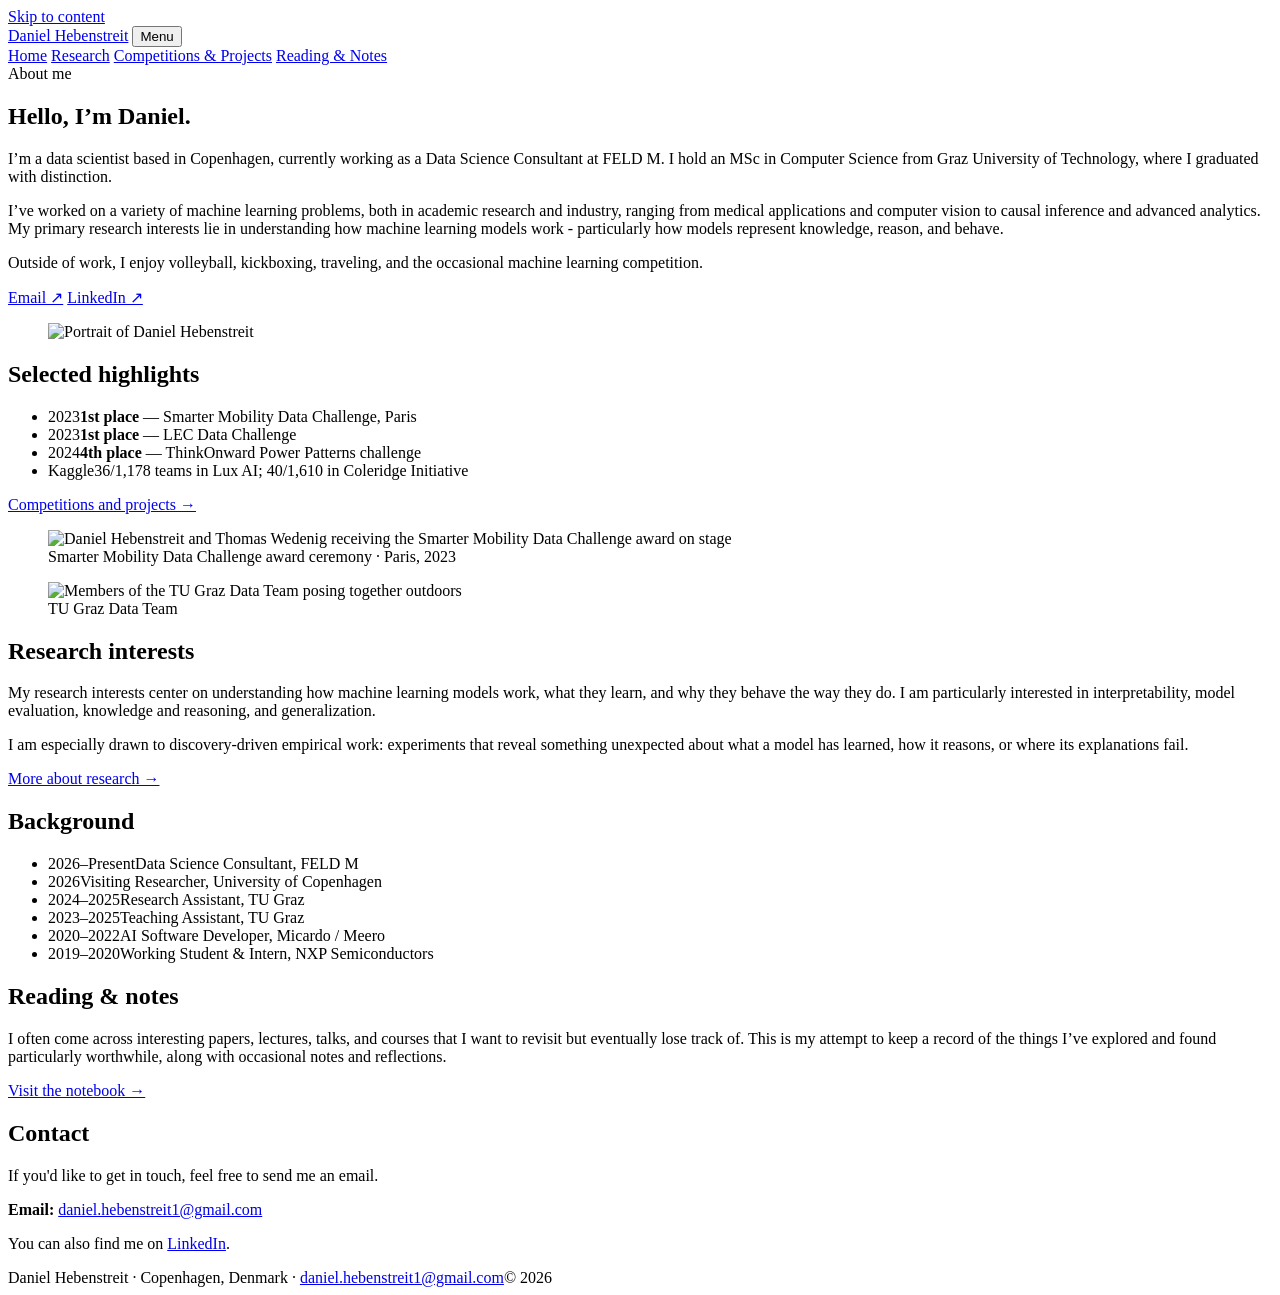
==== index.html @ d2900375 "Add index.html" ====
<!doctype html>
<html lang="en">
<head>
  <meta charset="utf-8">
  <meta name="viewport" content="width=device-width, initial-scale=1">
  <meta name="description" content="Daniel Hebenstreit is a data science consultant and early-career ML researcher interested in model interpretability, evaluation, and applied machine learning.">
  <meta name="theme-color" content="#ffffff">
  <meta property="og:title" content="Daniel Hebenstreit">
  <meta property="og:description" content="Data science consultant and early-career ML researcher in Copenhagen.">
  <meta property="og:type" content="website">
  <title>Daniel Hebenstreit — Data Science &amp; ML Research</title>
  <link rel="icon" href="assets/favicon.svg" type="image/svg+xml">
  <link rel="stylesheet" href="assets/css/styles.css?v=20261026-7">
</head>
<body>
  <a class="skip-link" href="#content">Skip to content</a>
  <div class="site-shell">
    <header class="site-header">
      <div class="inner nav-row">
        <a class="brand" href="index.html">Daniel Hebenstreit</a>
        <button class="menu-toggle" type="button" aria-expanded="false" aria-controls="site-navigation">Menu</button>
        <nav class="site-nav" id="site-navigation" aria-label="Primary" data-open="false">
          <a href="index.html" aria-current="page">Home</a>
          <a href="research.html">Research</a>
          <a href="competitions.html">Competitions &amp; Projects</a>
          <a href="reading.html">Reading &amp; Notes</a>
        </nav>
      </div>
    </header>

    <main class="inner" id="content">
      <section class="hero" aria-labelledby="home-title">
        <div class="hero-copy">
          <div class="eyebrow">About me</div>
          <h1 id="home-title">Hello, I’m Daniel.</h1>
          <p class="lead">I’m a data scientist based in Copenhagen, currently working as a Data Science Consultant at FELD M. I hold an MSc in Computer Science from Graz University of Technology, where I graduated with distinction.</p>
          <p>I’ve worked on a variety of machine learning problems, both in academic research and industry, ranging from medical applications and computer vision to causal inference and advanced analytics. My primary research interests lie in understanding how machine learning models work - particularly how models represent knowledge, reason, and behave.</p>
          <p>Outside of work, I enjoy volleyball, kickboxing, traveling, and the occasional machine learning competition.</p>
          <div class="links-row" aria-label="Professional profiles">
            <a href="mailto:daniel.hebenstreit1@gmail.com">Email ↗</a>
            <a href="https://linkedin.com/in/daniel-hebenstreit-2b15981ab" rel="me noopener">LinkedIn ↗</a>
          </div>
        </div>
        <figure class="hero-figure">
          <div class="hero-image-frame">
            <img class="hero-portrait hero-portrait--direct-crop" src="assets/images/website/daniel-profile-original.png" width="1024" height="1536" alt="Portrait of Daniel Hebenstreit">
          </div>
        </figure>
      </section>

      <section class="section">
        <h2>Selected highlights</h2>
        <ul class="plain-list">
          <li><span class="date">2023</span><span><strong>1st place</strong> — Smarter Mobility Data Challenge, Paris</span></li>
          <li><span class="date">2023</span><span><strong>1st place</strong> — LEC Data Challenge</span></li>
          <li><span class="date">2024</span><span><strong>4th place</strong> — ThinkOnward Power Patterns challenge</span></li>
          <li><span class="date">Kaggle</span><span>36/1,178 teams in Lux AI; 40/1,610 in Coleridge Initiative</span></li>
        </ul>
        <p><a class="text-link" href="competitions.html">Competitions and projects →</a></p>
        <div class="image-pair">
          <figure>
            <img src="assets/images/website/paris-award-ceremony.jpg" width="1280" height="853" alt="Daniel Hebenstreit and Thomas Wedenig receiving the Smarter Mobility Data Challenge award on stage" loading="lazy" decoding="async">
            <figcaption class="caption">Smarter Mobility Data Challenge award ceremony · Paris, 2023</figcaption>
          </figure>
          <figure>
            <img class="team-image" src="assets/images/website/data-team-group.jpg" width="674" height="445" alt="Members of the TU Graz Data Team posing together outdoors" loading="lazy" decoding="async">
            <figcaption class="caption">TU Graz Data Team</figcaption>
          </figure>
        </div>
      </section>

      <section class="section">
        <div class="two-col">
          <div>
            <h2>Research interests</h2>
            <p>My research interests center on understanding how machine learning models work, what they learn, and why they behave the way they do. I am particularly interested in interpretability, model evaluation, knowledge and reasoning, and generalization.</p>
            <p>I am especially drawn to discovery-driven empirical work: experiments that reveal something unexpected about what a model has learned, how it reasons, or where its explanations fail.</p>
            <a class="text-link" href="research.html">More about research →</a>
          </div>
          <div>
            <h2>Background</h2>
            <ul class="plain-list background-list">
              <li><span class="date">2026–Present</span><span>Data Science Consultant, FELD M</span></li>
              <li><span class="date">2026</span><span>Visiting Researcher, University of Copenhagen</span></li>
              <li><span class="date">2024–2025</span><span>Research Assistant, TU Graz</span></li>
              <li><span class="date">2023–2025</span><span>Teaching Assistant, TU Graz</span></li>
              <li><span class="date">2020–2022</span><span>AI Software Developer, Micardo / Meero</span></li>
              <li><span class="date">2019–2020</span><span>Working Student &amp; Intern, NXP Semiconductors</span></li>
            </ul>
          </div>
        </div>
      </section>

      <section class="section section-tight">
        <h2>Reading &amp; notes</h2>
        <p>I often come across interesting papers, lectures, talks, and courses that I want to revisit but eventually lose track of. This is my attempt to keep a record of the things I’ve explored and found particularly worthwhile, along with occasional notes and reflections.</p>
        <a class="text-link" href="reading.html">Visit the notebook →</a>
      </section>

      <section class="section section-tight" aria-labelledby="contact-title">
        <h2 id="contact-title">Contact</h2>
        <p>If you'd like to get in touch, feel free to send me an email.</p>
        <p><strong>Email:</strong> <a href="mailto:daniel.hebenstreit1@gmail.com">daniel.hebenstreit1@gmail.com</a></p>
        <p>You can also find me on <a href="https://linkedin.com/in/daniel-hebenstreit-2b15981ab" rel="me noopener">LinkedIn</a>.</p>
      </section>
    </main>

    <footer class="site-footer">
      <div class="inner footer-row"><span>Daniel Hebenstreit · Copenhagen, Denmark · <a href="mailto:daniel.hebenstreit1@gmail.com">daniel.hebenstreit1@gmail.com</a></span><span>© <span data-year>2026</span></span></div>
    </footer>
  </div>
  <script src="assets/js/site.js" defer></script>
</body>
</html>
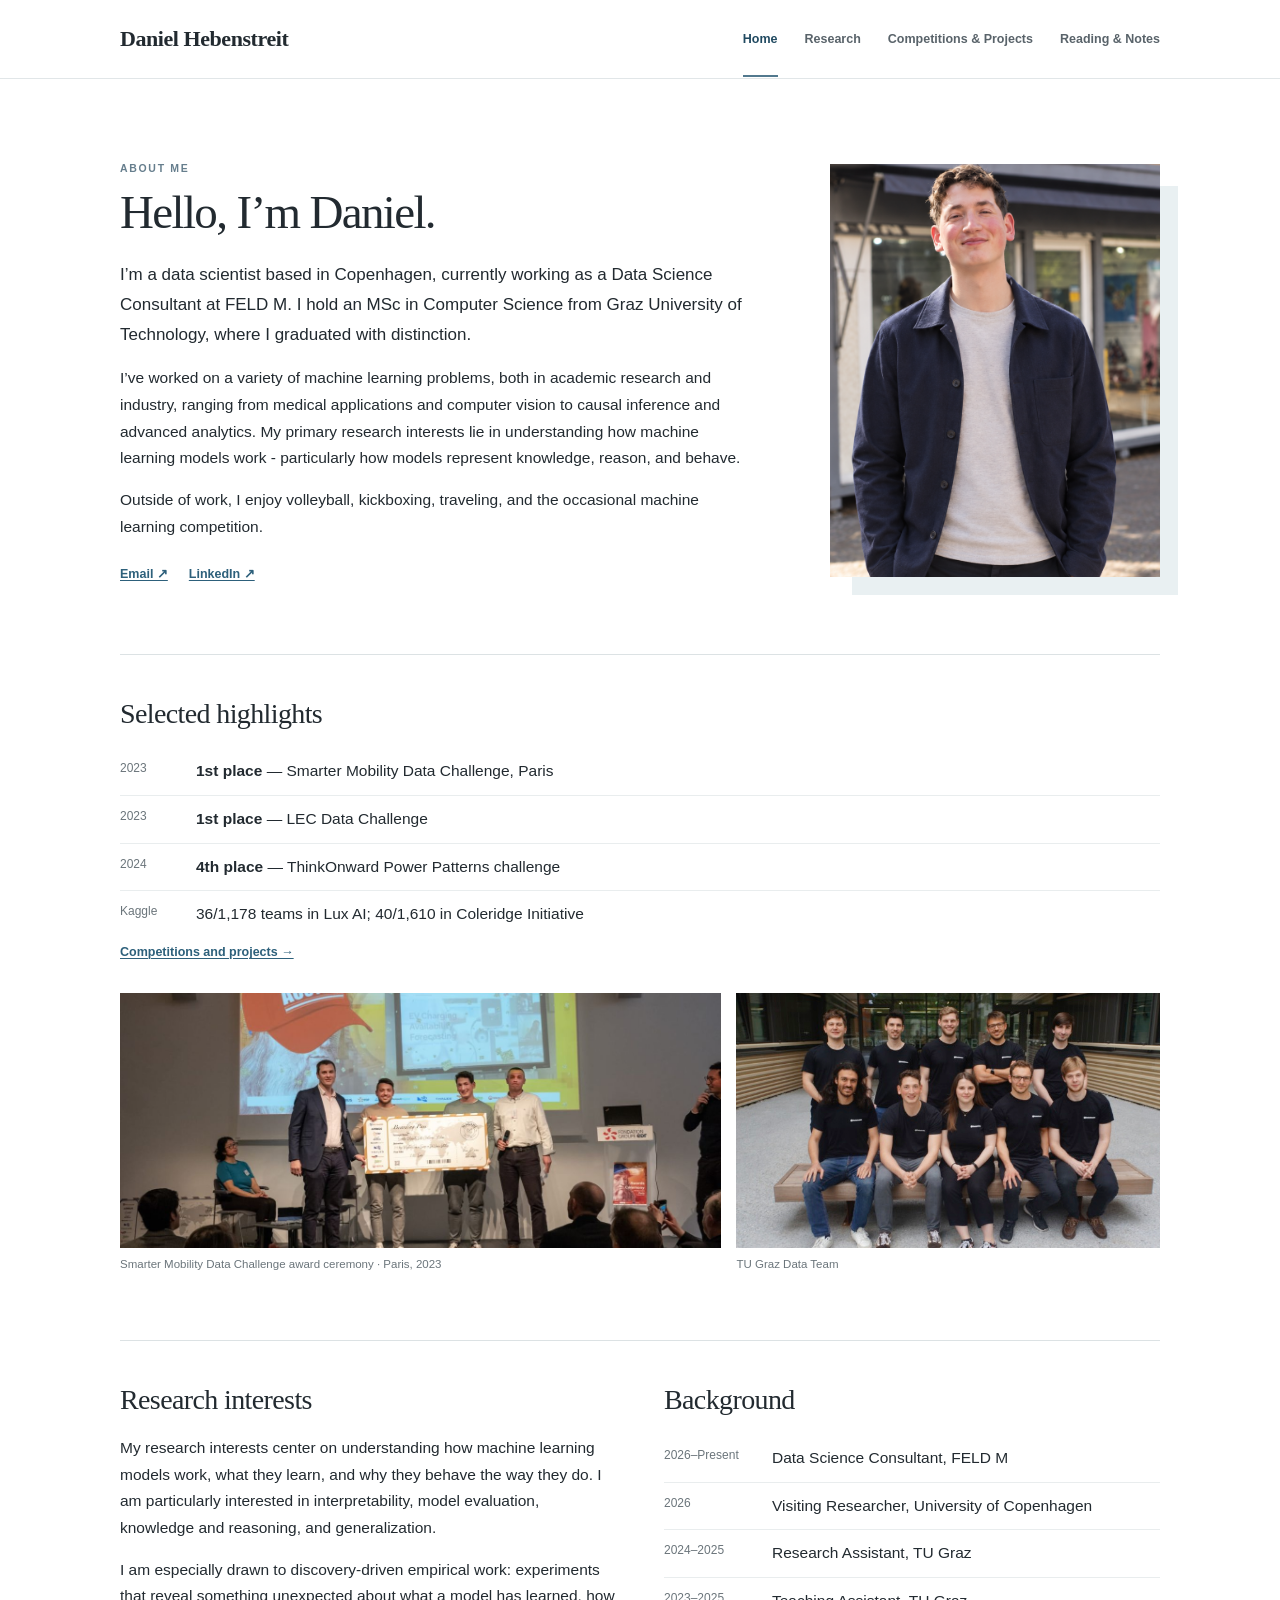
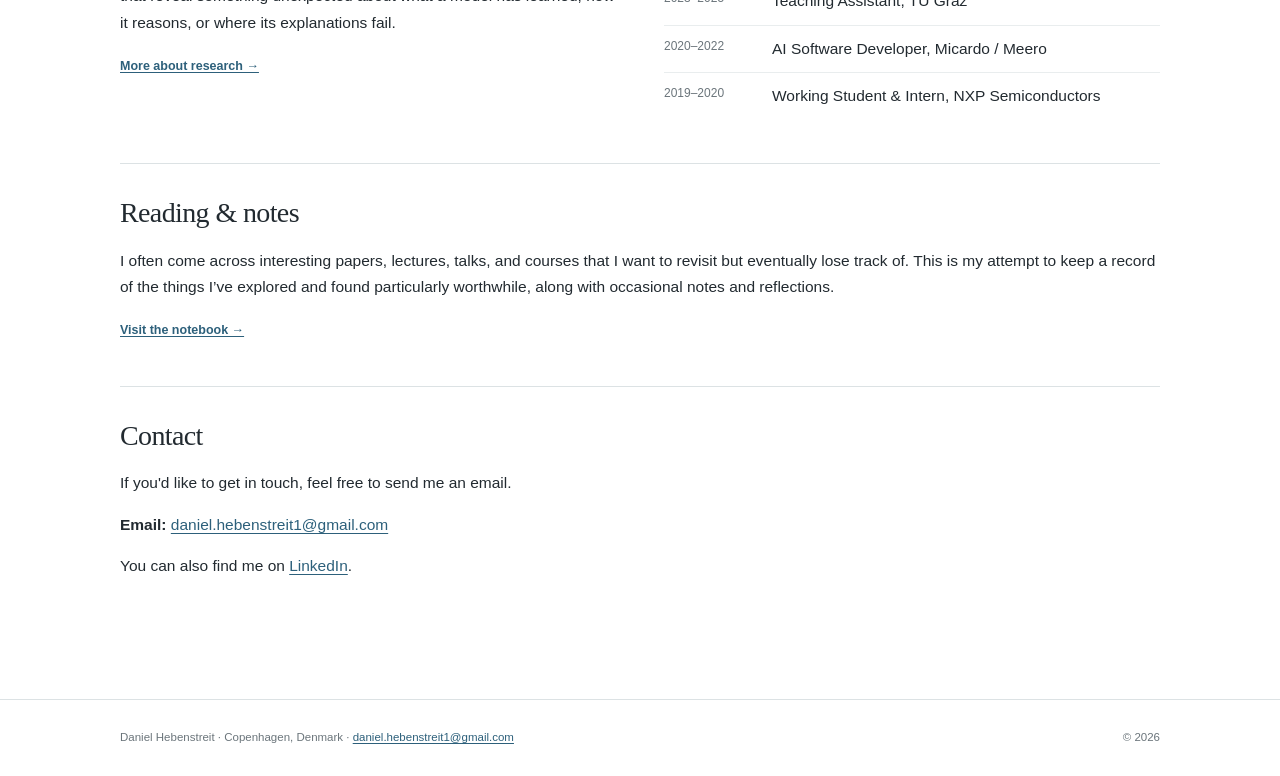
==== commit 3f9d0597: "Publish website from private source" ====
--- a/index.html
+++ b/index.html
@@ -5,9 +5,19 @@
   <meta name="viewport" content="width=device-width, initial-scale=1">
   <meta name="description" content="Daniel Hebenstreit is a data science consultant and early-career ML researcher interested in model interpretability, evaluation, and applied machine learning.">
   <meta name="theme-color" content="#ffffff">
-  <meta property="og:title" content="Daniel Hebenstreit">
-  <meta property="og:description" content="Data science consultant and early-career ML researcher in Copenhagen.">
+  <meta property="og:title" content="Daniel Hebenstreit | Personal Website">
+  <meta property="og:description" content="Data Science Consultant with an interest in machine learning research, interpretability, and model behavior.">
   <meta property="og:type" content="website">
+  <meta property="og:url" content="https://danielhebenstreit.github.io/">
+  <meta property="og:image" content="https://danielhebenstreit.github.io/preview.png">
+  <meta property="og:image:type" content="image/png">
+  <meta property="og:image:width" content="1200">
+  <meta property="og:image:height" content="630">
+  <meta property="og:image:alt" content="Daniel Hebenstreit — Data Science and Machine Learning">
+  <meta name="twitter:card" content="summary_large_image">
+  <meta name="twitter:title" content="Daniel Hebenstreit | Personal Website">
+  <meta name="twitter:description" content="Data Science Consultant with an interest in machine learning research, interpretability, and model behavior.">
+  <meta name="twitter:image" content="https://danielhebenstreit.github.io/preview.png">
   <title>Daniel Hebenstreit — Data Science &amp; ML Research</title>
   <link rel="icon" href="assets/favicon.svg" type="image/svg+xml">
   <link rel="stylesheet" href="assets/css/styles.css?v=20261026-7">
--- a/assets/css/styles.css
+++ b/assets/css/styles.css
@@ -0,0 +1,352 @@
+:root {
+  --ink: #222a30;
+  --ink-soft: #4d5960;
+  --muted: #6b757b;
+  --blue: #2d607b;
+  --blue-deep: #214a61;
+  --line: #dce2e4;
+  --line-soft: #e9edee;
+  --paper: #ffffff;
+  --ground: #f8faf9;
+  --wash: #f4f7f7;
+  --serif: "Iowan Old Style", "Palatino Linotype", "Book Antiqua", Georgia, serif;
+  --sans: Inter, ui-sans-serif, -apple-system, BlinkMacSystemFont, "Segoe UI", sans-serif;
+}
+
+* { box-sizing: border-box; }
+
+html { scroll-behavior: smooth; }
+
+body {
+  margin: 0;
+  color: var(--ink);
+  background: var(--ground);
+  font: 15.5px/1.72 var(--sans);
+  text-rendering: optimizeLegibility;
+}
+
+a { color: var(--blue); text-decoration-thickness: .07em; text-underline-offset: .18em; }
+a:hover { color: var(--blue-deep); }
+img { display: block; max-width: 100%; }
+
+.skip-link {
+  position: fixed;
+  z-index: 20;
+  top: 10px;
+  left: 10px;
+  padding: 8px 12px;
+  transform: translateY(-180%);
+  background: var(--ink);
+  color: white;
+}
+.skip-link:focus { transform: translateY(0); }
+
+.site-shell {
+  width: 100%;
+  min-height: 100vh;
+  margin: 0;
+  background: var(--paper);
+}
+
+.inner { width: min(1040px, calc(100% - 64px)); margin-inline: auto; }
+
+.site-header {
+  position: sticky;
+  z-index: 10;
+  top: 0;
+  border-bottom: 1px solid rgb(220 226 228 / 85%);
+  background: rgb(255 255 255 / 92%);
+  backdrop-filter: blur(14px);
+}
+.nav-row {
+  display: flex;
+  min-height: 78px;
+  align-items: center;
+  justify-content: space-between;
+  gap: 28px;
+}
+
+.brand {
+  color: var(--ink);
+  font: 600 22px/1.2 var(--serif);
+  letter-spacing: -.02em;
+  text-decoration: none;
+}
+
+.menu-toggle {
+  display: none;
+  border: 1px solid var(--line);
+  background: transparent;
+  color: var(--ink);
+  padding: 7px 10px;
+  font: 600 12px var(--sans);
+}
+
+.site-nav { display: flex; align-items: center; gap: 27px; }
+.site-nav a {
+  padding: 28px 0 24px;
+  border-bottom: 2px solid transparent;
+  color: #59636a;
+  font-size: 12.5px;
+  font-weight: 600;
+  text-decoration: none;
+  white-space: nowrap;
+}
+.site-nav a:hover,
+.site-nav a[aria-current="page"] { color: var(--blue-deep); border-bottom-color: #52798e; }
+
+main { padding-block: 76px 104px; }
+.page-intro { max-width: 820px; }
+.eyebrow {
+  margin-bottom: 9px;
+  color: #667e8d;
+  font-size: 10.5px;
+  font-weight: 750;
+  letter-spacing: .16em;
+  text-transform: uppercase;
+}
+
+h1, h2, h3 { color: var(--ink); font-family: var(--serif); font-weight: 500; }
+h1 { margin: 0 0 21px; font-size: clamp(38px, 5vw, 47px); line-height: 1.12; letter-spacing: -.035em; }
+h2 { margin: 0 0 18px; font-size: 28px; line-height: 1.2; letter-spacing: -.022em; }
+h3 { margin: 0 0 7px; font-size: 19px; line-height: 1.35; }
+p { margin: 0 0 15px; }
+.lead { font-size: 17px; line-height: 1.78; }
+.muted, .caption, .small { color: var(--muted); }
+.small { font-size: 12.5px; }
+.caption { margin-top: 8px; font-size: 11.5px; line-height: 1.45; }
+
+.hero {
+  display: grid;
+  grid-template-columns: minmax(0, 1fr) 330px;
+  gap: 76px;
+  align-items: center;
+}
+.hero-copy { padding-top: 4px; }
+.hero-figure {
+  position: relative;
+  z-index: 0;
+  margin: 0;
+}
+.hero-figure::before {
+  content: "";
+  position: absolute;
+  z-index: -1;
+  inset: 22px -18px -18px 22px;
+  background: #e9f0f2;
+}
+.hero-image-frame {
+  position: relative;
+  aspect-ratio: 4 / 5;
+  overflow: hidden;
+}
+.hero-portrait {
+  display: block;
+  width: 100%;
+  height: 100%;
+  object-fit: cover;
+  object-position: center 24%;
+}
+.hero-portrait--direct-crop {
+  position: absolute;
+  top: -12.85%;
+  left: -14%;
+  width: 128%;
+  max-width: none;
+  height: auto;
+  object-fit: fill;
+}
+.links-row { display: flex; flex-wrap: wrap; gap: 9px 21px; margin-top: 24px; }
+.links-row a { font-size: 12.5px; font-weight: 650; }
+
+.section {
+  margin-top: 68px;
+  padding-top: 42px;
+  border-top: 1px solid var(--line);
+}
+.section-tight { margin-top: 43px; padding-top: 32px; }
+.two-col { display: grid; grid-template-columns: 1fr 1fr; gap: 48px; }
+.interest-grid { display: grid; grid-template-columns: 1fr 1fr; gap: 28px 44px; }
+.interest-grid p { color: var(--ink-soft); }
+
+.plain-list { margin: 0; padding: 0; list-style: none; }
+.plain-list li {
+  display: grid;
+  grid-template-columns: 66px 1fr;
+  gap: 10px;
+  padding: 10px 0;
+  border-bottom: 1px solid var(--line-soft);
+}
+.plain-list li:last-child { border-bottom: 0; }
+.date { color: var(--muted); font-size: 12px; font-variant-numeric: tabular-nums; }
+.background-list li { grid-template-columns: 98px 1fr; }
+.background-list .date { white-space: nowrap; }
+
+.text-link { font-size: 12.5px; font-weight: 700; }
+.feature-image { width: 100%; height: auto; }
+.image-pair {
+  display: grid;
+  grid-template-columns: 1.42fr 1fr;
+  gap: 15px;
+  margin-top: 28px;
+  align-items: stretch;
+}
+.image-pair figure { margin: 0; }
+.image-pair img { width: 100%; height: 255px; object-fit: cover; }
+.image-pair .team-image { object-position: center 42%; }
+
+.question-list { margin: 4px 0 0; padding: 0; list-style: none; counter-reset: questions; }
+.question-list li {
+  position: relative;
+  padding: 18px 0 18px 38px;
+  border-top: 1px solid var(--line-soft);
+}
+.question-list li::before {
+  counter-increment: questions;
+  content: "0" counter(questions);
+  position: absolute;
+  top: 21px;
+  left: 0;
+  color: #7d909a;
+  font-size: 10px;
+  font-weight: 750;
+  letter-spacing: .08em;
+}
+
+.timeline-item { display: grid; grid-template-columns: 145px 1fr; gap: 34px; padding: 24px 0; border-top: 1px solid var(--line-soft); }
+.timeline-item:first-child { border-top: 0; padding-top: 0; }
+.timeline-meta { color: var(--muted); font-size: 12px; }
+.timeline-item p:last-child { margin-bottom: 0; }
+
+.publication { padding: 19px 0; border-top: 1px solid var(--line-soft); }
+.publication:first-child { border-top: 0; padding-top: 0; }
+.publication-title { margin-bottom: 5px; font-weight: 700; line-height: 1.55; }
+.status {
+  display: inline-block;
+  margin-left: 7px;
+  padding: 1px 7px 2px;
+  border: 1px solid #cbd8dd;
+  color: #536c78;
+  font-size: 9.5px;
+  font-weight: 700;
+  letter-spacing: .07em;
+  text-transform: uppercase;
+  vertical-align: .15em;
+}
+
+.story { padding: 34px 0 40px; border-top: 1px solid var(--line); }
+.story:first-child { padding-top: 7px; border-top: 0; }
+.story-heading { display: flex; align-items: baseline; justify-content: space-between; gap: 24px; }
+.story-heading h2 { margin-bottom: 10px; }
+.story-result { color: var(--muted); font-size: 12px; white-space: nowrap; }
+.story-copy { max-width: 730px; }
+.data-team-layout {
+  display: grid;
+  grid-template-columns: minmax(0, 1fr) 360px;
+  gap: 52px;
+  align-items: start;
+}
+.data-team-role { margin: -3px 0 16px; }
+.story figure { margin: 22px 0 0; }
+.story .wide-photo { width: 100%; max-height: 520px; object-fit: cover; }
+.story .award-photo { aspect-ratio: 3 / 2; object-position: center 36%; }
+.story .lec-photo { aspect-ratio: 1.35 / 1; object-fit: cover; object-position: center; }
+.lec-photo-frame {
+  width: 100%;
+  aspect-ratio: 1205 / 820;
+  overflow: hidden;
+  background: #10151a;
+}
+.lec-photo-frame img {
+  width: 156.265%;
+  max-width: none;
+  height: auto;
+  transform: translateY(-5%);
+}
+.story .team-wide { aspect-ratio: 1.52 / 1; object-fit: cover; object-position: center; }
+.collage-figure {
+  width: 100%;
+  margin: 4px 0 0 !important;
+  padding: 8px;
+  background: var(--wash);
+}
+.collage-figure img {
+  width: 100%;
+  height: auto;
+}
+.collage-figure .caption { margin: 10px 3px 2px; }
+.result-list { margin-top: 18px; }
+.result-list li { grid-template-columns: 104px 1fr; }
+.inline-meta { color: var(--muted); font-size: 12px; }
+
+.note-box {
+  max-width: 720px;
+  margin-top: 30px;
+  padding: 24px 26px;
+  border-left: 2px solid #99afb9;
+  background: var(--wash);
+}
+.note-box p:last-child { margin-bottom: 0; }
+.reading-entry { padding: 24px 0; border-top: 1px solid var(--line-soft); }
+.reading-entry:first-child { border-top: 0; }
+.reading-entry .meta { margin: 2px 0 10px; color: var(--muted); font-size: 12px; }
+.tag { display: inline-block; margin-right: 8px; color: #536b77; }
+.empty-state { max-width: 660px; padding: 26px 0 8px; }
+.empty-state h2 { font-size: 24px; }
+
+.site-footer { border-top: 1px solid var(--line); }
+.footer-row {
+  display: flex;
+  min-height: 76px;
+  align-items: center;
+  justify-content: space-between;
+  gap: 24px;
+  color: var(--muted);
+  font-size: 11.5px;
+}
+
+:focus-visible { outline: 3px solid rgb(45 96 123 / 28%); outline-offset: 3px; }
+
+@media (max-width: 880px) {
+  .site-nav { gap: 17px; }
+  .hero { grid-template-columns: minmax(0, 1fr) 280px; gap: 46px; }
+  .timeline-item { grid-template-columns: 120px 1fr; }
+  .data-team-layout { grid-template-columns: minmax(0, 1fr) 300px; gap: 34px; }
+}
+
+@media (max-width: 700px) {
+  body { background: var(--paper); }
+  .inner { width: min(100% - 40px, 930px); }
+  .nav-row { min-height: 70px; flex-wrap: wrap; padding: 14px 0; }
+  .menu-toggle { display: block; }
+  .site-nav { display: none; width: 100%; flex-direction: column; align-items: stretch; gap: 0; padding-bottom: 8px; }
+  .site-nav[data-open="true"] { display: flex; }
+  .site-nav a { padding: 10px 0; border-bottom: 0; }
+  .site-nav a[aria-current="page"] { text-decoration: underline; text-underline-offset: 5px; }
+  main { padding-block: 48px 72px; }
+  .hero { grid-template-columns: 1fr; gap: 26px; }
+  .hero-figure { order: -1; width: min(300px, 82vw); margin: 0 auto 8px 0; }
+  .hero-figure::before { inset: 16px -13px -13px 16px; }
+  .two-col, .interest-grid { grid-template-columns: 1fr; gap: 30px; }
+  .image-pair { grid-template-columns: 1fr; }
+  .image-pair img { height: auto; max-height: 390px; }
+  .timeline-item { grid-template-columns: 1fr; gap: 6px; }
+  .story-heading { display: block; }
+  .story-result { display: block; margin: -4px 0 12px; }
+  .data-team-layout { grid-template-columns: 1fr; gap: 22px; }
+  .collage-figure { width: min(300px, 92%); margin-left: auto !important; }
+  .footer-row { min-height: 88px; flex-direction: column; align-items: flex-start; justify-content: center; gap: 4px; }
+}
+
+@media (max-width: 430px) {
+  .inner { width: calc(100% - 32px); }
+  h1 { font-size: 36px; }
+  h2 { font-size: 25px; }
+  .section { margin-top: 46px; padding-top: 31px; }
+  .plain-list li, .result-list li { grid-template-columns: 57px 1fr; }
+  .background-list li { grid-template-columns: 94px 1fr; }
+}
+
+@media (prefers-reduced-motion: reduce) {
+  html { scroll-behavior: auto; }
+}
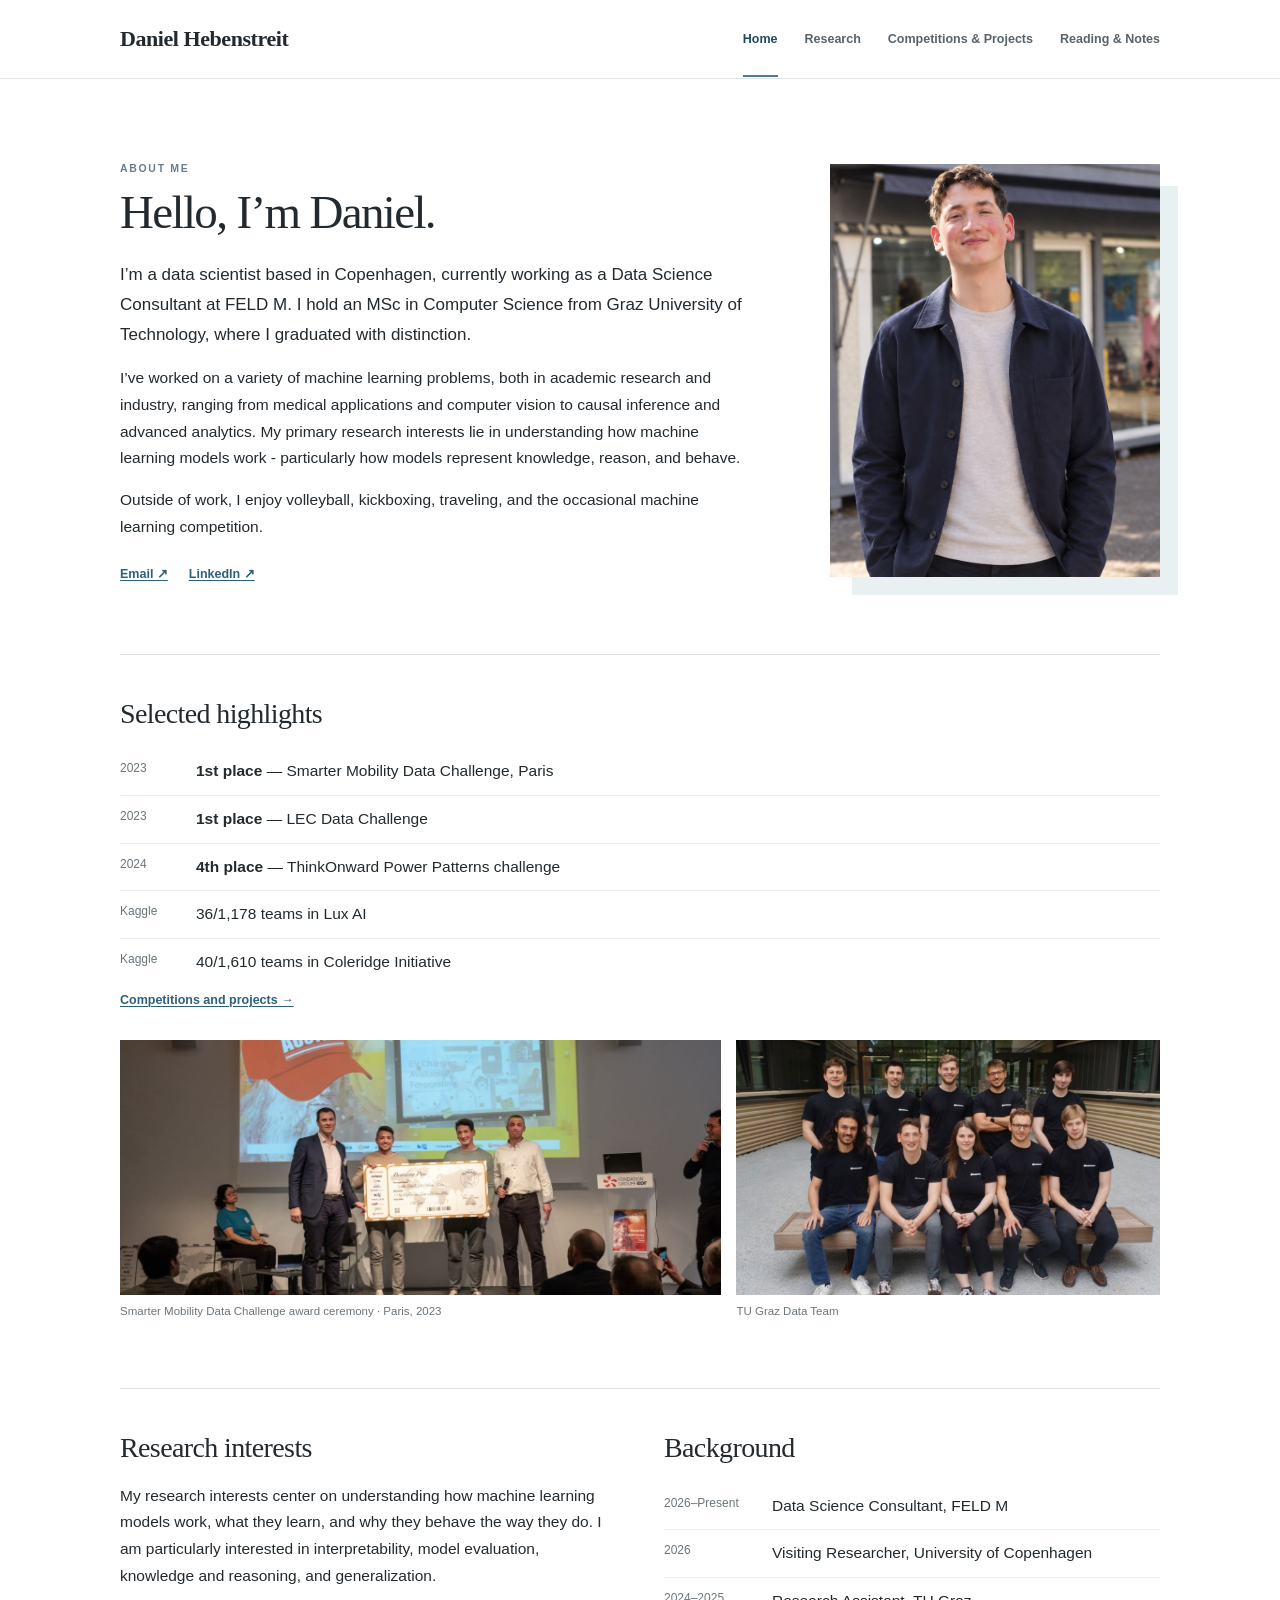
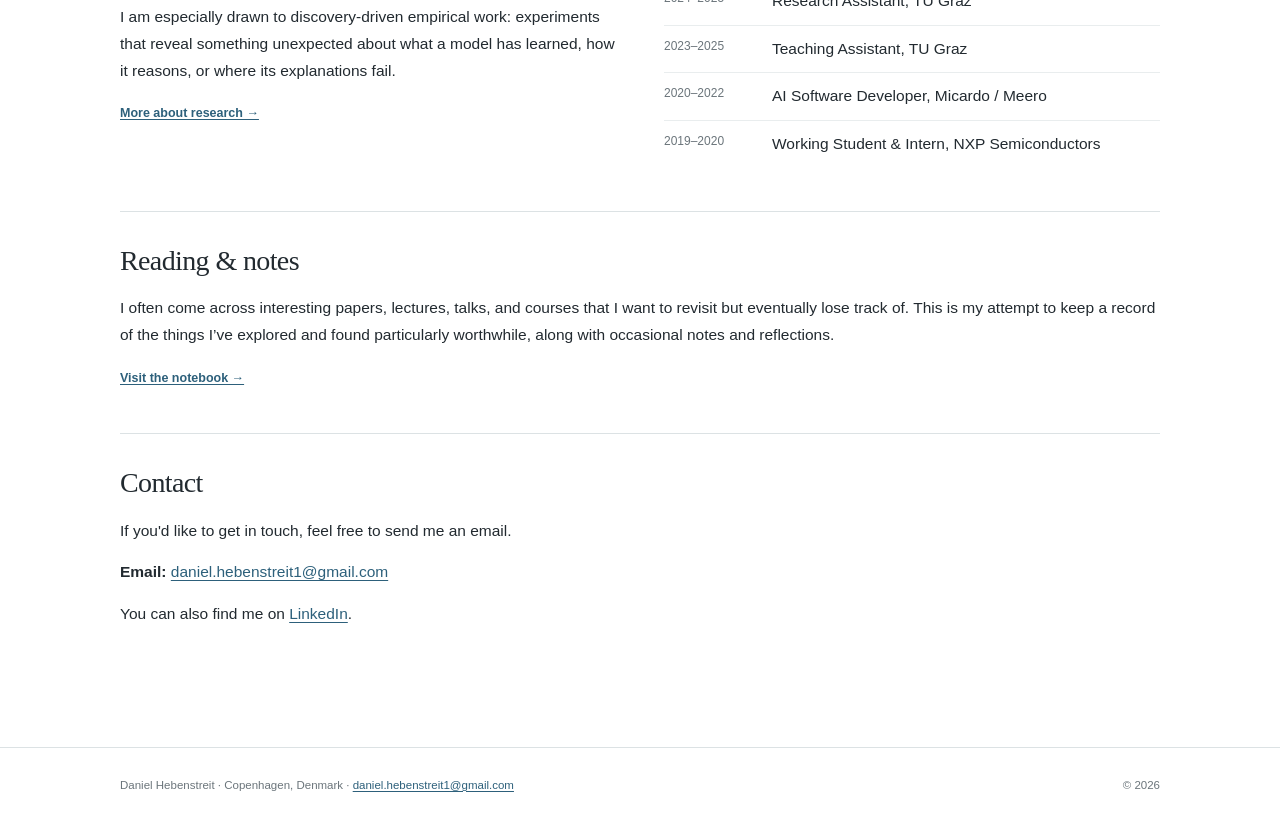
==== commit fbbb2763: "Publish website from private source" ====
--- a/index.html
+++ b/index.html
@@ -64,7 +64,8 @@
           <li><span class="date">2023</span><span><strong>1st place</strong> — Smarter Mobility Data Challenge, Paris</span></li>
           <li><span class="date">2023</span><span><strong>1st place</strong> — LEC Data Challenge</span></li>
           <li><span class="date">2024</span><span><strong>4th place</strong> — ThinkOnward Power Patterns challenge</span></li>
-          <li><span class="date">Kaggle</span><span>36/1,178 teams in Lux AI; 40/1,610 in Coleridge Initiative</span></li>
+          <li><span class="date">Kaggle</span><span>36/1,178 teams in Lux AI</span></li>
+          <li><span class="date">Kaggle</span><span>40/1,610 teams in Coleridge Initiative</span></li>
         </ul>
         <p><a class="text-link" href="competitions.html">Competitions and projects →</a></p>
         <div class="image-pair">
--- a/assets/css/styles.css
+++ b/assets/css/styles.css
@@ -287,10 +287,37 @@
   background: var(--wash);
 }
 .note-box p:last-child { margin-bottom: 0; }
-.reading-entry { padding: 24px 0; border-top: 1px solid var(--line-soft); }
-.reading-entry:first-child { border-top: 0; }
-.reading-entry .meta { margin: 2px 0 10px; color: var(--muted); font-size: 12px; }
-.tag { display: inline-block; margin-right: 8px; color: #536b77; }
+.section-heading-row {
+  display: flex;
+  align-items: end;
+  justify-content: space-between;
+  gap: 32px;
+  margin-bottom: 16px;
+}
+.section-heading-row h2 { margin-bottom: 0; }
+.section-description { margin: 5px 0 0; color: var(--muted); font-size: 12.5px; }
+.section-note { max-width: 340px; margin: 0 0 3px; color: var(--muted); font-size: 12.5px; text-align: right; }
+.reading-list { border-top: 1px solid var(--line-soft); }
+.reading-entry {
+  display: grid;
+  grid-template-columns: 140px minmax(0, 1fr);
+  gap: 24px;
+  padding: 18px 0;
+  border-bottom: 1px solid var(--line-soft);
+}
+.reading-date { color: var(--muted); font-size: 11.5px; font-variant-numeric: tabular-nums; }
+.pin-marker { display: block; margin-top: 4px; color: var(--blue-deep); font-size: 10px; font-weight: 700; }
+.reading-entry h3,
+.reading-details summary { max-width: 790px; margin: 0; color: var(--ink); font: 650 15px/1.55 var(--sans); letter-spacing: 0; }
+.reading-details summary { cursor: pointer; }
+.reading-entry h3 a,
+.reading-details summary a { color: var(--ink); text-decoration: none; }
+.reading-entry h3 a:hover,
+.reading-details summary a:hover { color: var(--blue-deep); text-decoration: underline; }
+.reading-notes { max-width: 790px; margin-top: 7px; color: var(--ink-soft); font-size: 13.5px; }
+.reading-notes p { margin: 0; }
+.reading-notes p + p { margin-top: 8px; }
+.reading-sentinel { height: 1px; }
 .empty-state { max-width: 660px; padding: 26px 0 8px; }
 .empty-state h2 { font-size: 24px; }
 
@@ -335,6 +362,10 @@
   .story-result { display: block; margin: -4px 0 12px; }
   .data-team-layout { grid-template-columns: 1fr; gap: 22px; }
   .collage-figure { width: min(300px, 92%); margin-left: auto !important; }
+  .section-heading-row { display: block; }
+  .section-note { margin-top: 8px; text-align: left; }
+  .reading-entry { grid-template-columns: 1fr; gap: 5px; }
+  .pin-marker { display: inline; margin: 0 0 0 8px; }
   .footer-row { min-height: 88px; flex-direction: column; align-items: flex-start; justify-content: center; gap: 4px; }
 }
 
